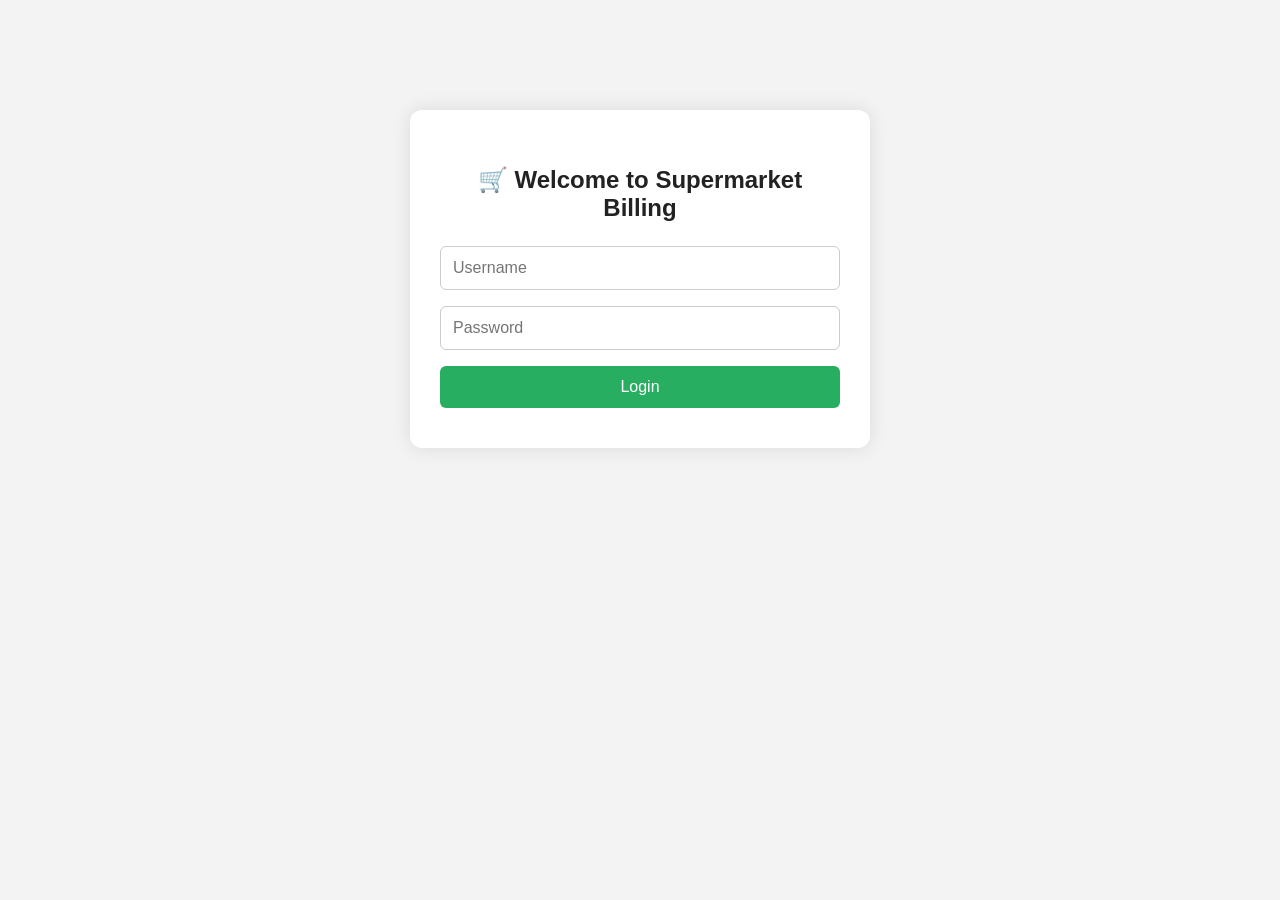
==== index.html @ aa092390 "Add files via upload" ====
<!DOCTYPE html>
<html lang="en">
  <head>
    <meta charset="UTF-8" />
    <meta name="viewport" content="width=device-width, initial-scale=1.0" />
    <title>Supermarket Billing Login</title>
    <link rel="stylesheet" href="style.css" />
  </head>
  <body>
    <div class="container">
      <div class="login-box">
        <h1>🛒 Welcome to Supermarket Billing</h1>
        <form action="enhanced_billing.html" method="get" class="login-form">
          <input type="text" name="username" placeholder="Username" required />
          <input
            type="password"
            name="password"
            placeholder="Password"
            required
          />
          <button type="submit">Login</button>
        </form>
      </div>
    </div>
  </body>
</html>
---- style.css ----
/* === GENERAL === */
body {
  margin: 0;
  padding: 0;
  background-color: #f3f3f3;
  font-family: "Segoe UI", sans-serif;
  min-height: 100vh;
  display: flex;
  flex-direction: column;
  align-items: center;
}

/* === CONTAINER === */
.container {
  width: 100%;
  max-width: 1000px;
  padding: 30px 20px;
  box-sizing: border-box;
}

/* === LOGIN PAGE === */
.login-box {
  background: #fff;
  padding: 40px 30px;
  border-radius: 12px;
  box-shadow: 0 0 20px rgba(0, 0, 0, 0.1);
  min-width: 320px;
  width: 100%;
  max-width: 400px;
  margin: 80px auto;
}

.login-box h1 {
  margin-bottom: 24px;
  font-size: 24px;
  color: #222;
  text-align: center;
}

.login-form {
  display: flex;
  flex-direction: column;
}

.login-form input {
  padding: 12px;
  margin-bottom: 16px;
  font-size: 16px;
  border: 1px solid #ccc;
  border-radius: 6px;
}

.login-form button {
  padding: 12px;
  font-size: 16px;
  background-color: #27ae60;
  color: white;
  border: none;
  border-radius: 6px;
  cursor: pointer;
  transition: background-color 0.3s;
}

.login-form button:hover {
  background-color: #1e874b;
}

/* === ENHANCED BILLING PAGE === */
.billing-box {
  background: #fff;
  padding: 40px 30px;
  border-radius: 12px;
  box-shadow: 0 0 25px rgba(0, 0, 0, 0.1);
  width: 100%;
  box-sizing: border-box;
  margin: 30px auto;
}

.billing-box h2 {
  font-size: 22px;
  color: #2c3e50;
  margin-bottom: 20px;
  display: flex;
  align-items: center;
  gap: 10px;
}

/* SEARCH BAR */
.search-bar {
  width: 100%;
  padding: 12px;
  font-size: 16px;
  margin-bottom: 24px;
  border: 1px solid #ccc;
  border-radius: 8px;
}

/* PRODUCT TABLE */
.billing-box table {
  width: 100%;
  border-collapse: collapse;
  margin-bottom: 20px;
}

.billing-box th,
.billing-box td {
  border: 1px solid #ccc;
  padding: 12px;
  text-align: center;
  font-size: 15px;
}

.billing-box input[type="number"] {
  width: 80px;
  padding: 6px;
}

.billing-box button {
  padding: 10px 18px;
  background-color: #27ae60;
  color: white;
  border: none;
  font-size: 14px;
  border-radius: 6px;
  cursor: pointer;
  transition: background-color 0.3s;
}

.billing-box button:hover {
  background-color: #1f8f4d;
}

/* === SHOPPING CART === */
.cart {
  margin-top: 40px;
}

.cart p {
  font-size: 16px;
  margin: 6px 0;
}

.cart strong {
  font-size: 18px;
}

.cart table {
  width: 100%;
  border-collapse: collapse;
  margin-bottom: 15px;
}

.cart th,
.cart td {
  border: 1px solid #ccc;
  padding: 10px;
  text-align: center;
}
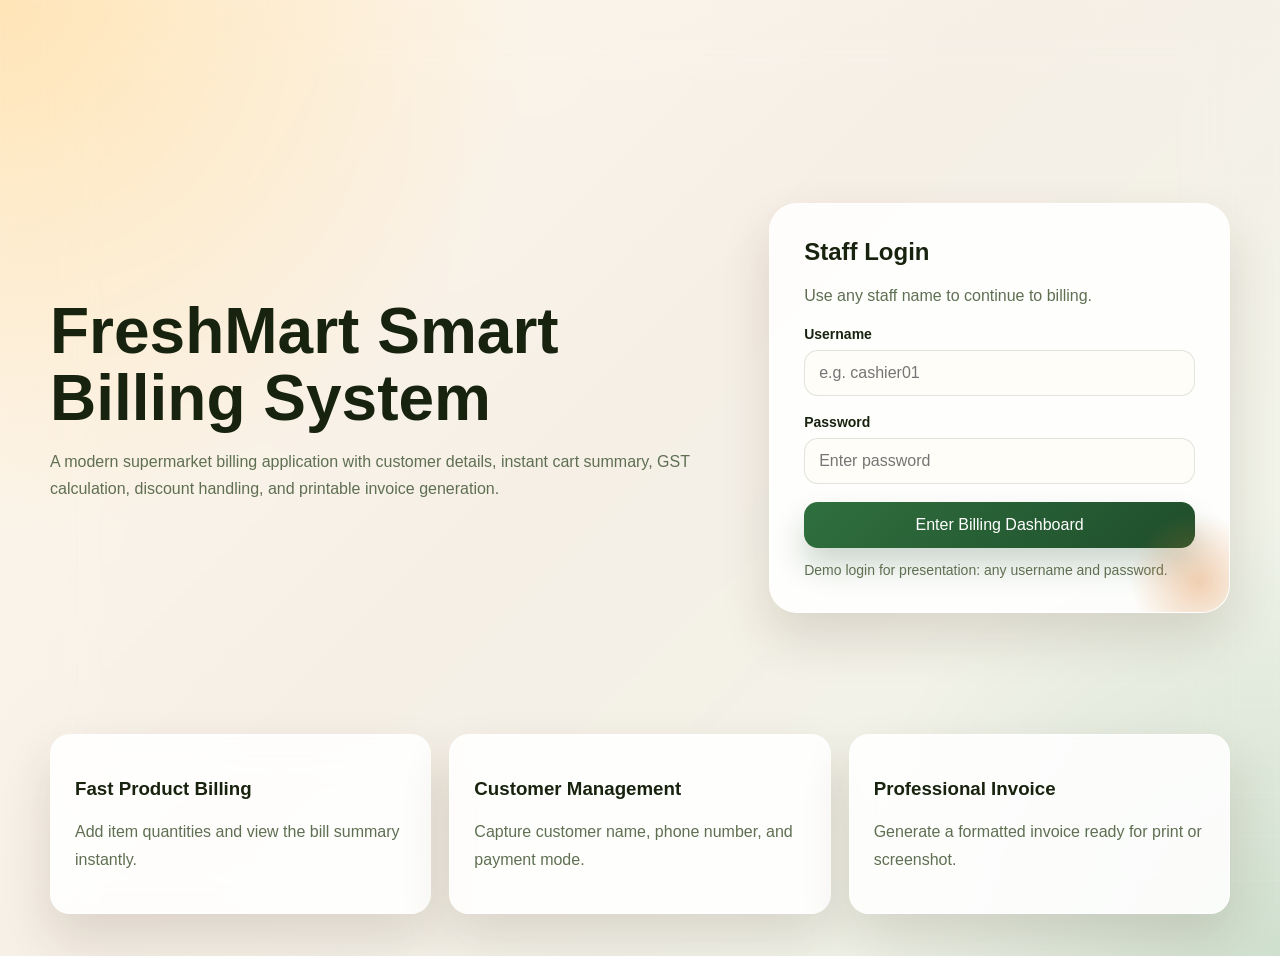
==== commit 9d0d7fd9: "Upgrade supermarket billing interface and invoice flow" ====
--- a/index.html
+++ b/index.html
@@ -1,26 +1,68 @@
-<!DOCTYPE html>
-<html lang="en">
-  <head>
-    <meta charset="UTF-8" />
-    <meta name="viewport" content="width=device-width, initial-scale=1.0" />
-    <title>Supermarket Billing Login</title>
-    <link rel="stylesheet" href="style.css" />
-  </head>
-  <body>
-    <div class="container">
-      <div class="login-box">
-        <h1>🛒 Welcome to Supermarket Billing</h1>
-        <form action="enhanced_billing.html" method="get" class="login-form">
-          <input type="text" name="username" placeholder="Username" required />
-          <input
-            type="password"
-            name="password"
-            placeholder="Password"
-            required
-          />
-          <button type="submit">Login</button>
-        </form>
-      </div>
-    </div>
-  </body>
-</html>
+<!doctype html>
+<html lang="en">
+  <head>
+    <meta charset="UTF-8" />
+    <meta name="viewport" content="width=device-width, initial-scale=1.0" />
+    <title>FreshMart Billing System</title>
+    <link rel="stylesheet" href="style.css" />
+  </head>
+  <body class="landing-page">
+    <div class="page-shell">
+      <header class="hero">
+        <div class="hero-copy">
+          <h1>FreshMart Smart Billing System</h1>
+          <p class="hero-text">
+            A modern supermarket billing application with customer details,
+            instant cart summary, GST calculation, discount handling, and
+            printable invoice generation.
+          </p>
+        </div>
+
+        <div class="login-panel">
+          <div class="panel-glow"></div>
+          <h2>Staff Login</h2>
+          <p class="panel-text">Use any staff name to continue to billing.</p>
+          <form action="/billing" method="get" class="login-form">
+            <label>
+              <span>Username</span>
+              <input
+                type="text"
+                name="username"
+                placeholder="e.g. cashier01"
+                required
+              />
+            </label>
+            <label>
+              <span>Password</span>
+              <input
+                type="password"
+                name="password"
+                placeholder="Enter password"
+                required
+              />
+            </label>
+            <button type="submit">Enter Billing Dashboard</button>
+          </form>
+          <p class="demo-note">
+            Demo login for presentation: any username and password.
+          </p>
+        </div>
+      </header>
+
+      <section class="feature-grid">
+        <article class="feature-card">
+          <h3>Fast Product Billing</h3>
+          <p>Add item quantities and view the bill summary instantly.</p>
+        </article>
+        <article class="feature-card">
+          <h3>Customer Management</h3>
+          <p>Capture customer name, phone number, and payment mode.</p>
+        </article>
+        <article class="feature-card">
+          <h3>Professional Invoice</h3>
+          <p>Generate a formatted invoice ready for print or screenshot.</p>
+        </article>
+      </section>
+    </div>
+  </body>
+</html>
--- a/style.css
+++ b/style.css
@@ -1,158 +1,480 @@
-/* === GENERAL === */
-body {
-  margin: 0;
-  padding: 0;
-  background-color: #f3f3f3;
-  font-family: "Segoe UI", sans-serif;
-  min-height: 100vh;
-  display: flex;
-  flex-direction: column;
-  align-items: center;
-}
-
-/* === CONTAINER === */
-.container {
-  width: 100%;
-  max-width: 1000px;
-  padding: 30px 20px;
-  box-sizing: border-box;
-}
-
-/* === LOGIN PAGE === */
-.login-box {
-  background: #fff;
-  padding: 40px 30px;
-  border-radius: 12px;
-  box-shadow: 0 0 20px rgba(0, 0, 0, 0.1);
-  min-width: 320px;
-  width: 100%;
-  max-width: 400px;
-  margin: 80px auto;
-}
-
-.login-box h1 {
-  margin-bottom: 24px;
-  font-size: 24px;
-  color: #222;
-  text-align: center;
-}
-
-.login-form {
-  display: flex;
-  flex-direction: column;
-}
-
-.login-form input {
-  padding: 12px;
-  margin-bottom: 16px;
-  font-size: 16px;
-  border: 1px solid #ccc;
-  border-radius: 6px;
-}
-
-.login-form button {
-  padding: 12px;
-  font-size: 16px;
-  background-color: #27ae60;
-  color: white;
-  border: none;
-  border-radius: 6px;
-  cursor: pointer;
-  transition: background-color 0.3s;
-}
-
-.login-form button:hover {
-  background-color: #1e874b;
-}
-
-/* === ENHANCED BILLING PAGE === */
-.billing-box {
-  background: #fff;
-  padding: 40px 30px;
-  border-radius: 12px;
-  box-shadow: 0 0 25px rgba(0, 0, 0, 0.1);
-  width: 100%;
-  box-sizing: border-box;
-  margin: 30px auto;
-}
-
-.billing-box h2 {
-  font-size: 22px;
-  color: #2c3e50;
-  margin-bottom: 20px;
-  display: flex;
-  align-items: center;
-  gap: 10px;
-}
-
-/* SEARCH BAR */
-.search-bar {
-  width: 100%;
-  padding: 12px;
-  font-size: 16px;
-  margin-bottom: 24px;
-  border: 1px solid #ccc;
-  border-radius: 8px;
-}
-
-/* PRODUCT TABLE */
-.billing-box table {
-  width: 100%;
-  border-collapse: collapse;
-  margin-bottom: 20px;
-}
-
-.billing-box th,
-.billing-box td {
-  border: 1px solid #ccc;
-  padding: 12px;
-  text-align: center;
-  font-size: 15px;
-}
-
-.billing-box input[type="number"] {
-  width: 80px;
-  padding: 6px;
-}
-
-.billing-box button {
-  padding: 10px 18px;
-  background-color: #27ae60;
-  color: white;
-  border: none;
-  font-size: 14px;
-  border-radius: 6px;
-  cursor: pointer;
-  transition: background-color 0.3s;
-}
-
-.billing-box button:hover {
-  background-color: #1f8f4d;
-}
-
-/* === SHOPPING CART === */
-.cart {
-  margin-top: 40px;
-}
-
-.cart p {
-  font-size: 16px;
-  margin: 6px 0;
-}
-
-.cart strong {
-  font-size: 18px;
-}
-
-.cart table {
-  width: 100%;
-  border-collapse: collapse;
-  margin-bottom: 15px;
-}
-
-.cart th,
-.cart td {
-  border: 1px solid #ccc;
-  padding: 10px;
-  text-align: center;
-}
+:root {
+  --bg: #f6efe6;
+  --bg-accent: #ffe3b3;
+  --panel: rgba(255, 255, 255, 0.88);
+  --panel-strong: #fffdf8;
+  --text: #18230f;
+  --muted: #5f6f52;
+  --primary: #2f6f3e;
+  --primary-dark: #1f4e2b;
+  --secondary: #d97b29;
+  --line: rgba(24, 35, 15, 0.12);
+  --shadow: 0 24px 50px rgba(63, 46, 18, 0.14);
+  --radius-xl: 28px;
+  --radius-lg: 20px;
+  --radius-md: 14px;
+}
+
+* {
+  box-sizing: border-box;
+}
+
+body {
+  margin: 0;
+  min-height: 100vh;
+  font-family: "Trebuchet MS", "Segoe UI", sans-serif;
+  color: var(--text);
+  background:
+    radial-gradient(circle at top left, rgba(255, 227, 179, 0.95), transparent 34%),
+    radial-gradient(circle at bottom right, rgba(47, 111, 62, 0.16), transparent 28%),
+    linear-gradient(135deg, #fff9ef 0%, #f6efe6 46%, #eef5ea 100%);
+}
+
+body::before {
+  content: "";
+  position: fixed;
+  inset: 0;
+  background-image:
+    linear-gradient(rgba(255, 255, 255, 0.3) 1px, transparent 1px),
+    linear-gradient(90deg, rgba(255, 255, 255, 0.3) 1px, transparent 1px);
+  background-size: 44px 44px;
+  opacity: 0.28;
+  pointer-events: none;
+}
+
+a {
+  color: inherit;
+  text-decoration: none;
+}
+
+.page-shell,
+.billing-shell {
+  position: relative;
+  z-index: 1;
+  width: min(1180px, calc(100% - 32px));
+  margin: 0 auto;
+  padding: 28px 0 42px;
+}
+
+.hero,
+.billing-header,
+.dashboard-panel,
+.summary-card,
+.feature-card {
+  backdrop-filter: blur(20px);
+}
+
+.hero {
+  display: grid;
+  grid-template-columns: 1.2fr 0.8fr;
+  gap: 28px;
+  align-items: center;
+  min-height: calc(100vh - 140px);
+}
+
+.eyebrow {
+  margin: 0 0 10px;
+  font-size: 13px;
+  font-weight: 700;
+  letter-spacing: 0.18em;
+  text-transform: uppercase;
+  color: var(--secondary);
+}
+
+.hero-copy h1,
+.billing-header h1 {
+  margin: 0;
+  line-height: 1.05;
+  font-size: clamp(2.5rem, 5vw, 4.8rem);
+}
+
+.hero-text,
+.header-subtitle,
+.feature-card p,
+.panel-text,
+.panel-header p,
+.product-toolbar p {
+  color: var(--muted);
+  line-height: 1.7;
+}
+
+.hero-badges {
+  display: flex;
+  flex-wrap: wrap;
+  gap: 12px;
+  margin-top: 28px;
+}
+
+.hero-badges span,
+.meta-card span {
+  font-size: 13px;
+}
+
+.hero-badges span {
+  padding: 10px 14px;
+  border-radius: 999px;
+  background: rgba(255, 255, 255, 0.7);
+  border: 1px solid rgba(47, 111, 62, 0.14);
+  box-shadow: 0 10px 30px rgba(24, 35, 15, 0.07);
+}
+
+.login-panel,
+.dashboard-panel,
+.summary-card,
+.feature-card,
+.billing-header {
+  background: var(--panel);
+  border: 1px solid rgba(255, 255, 255, 0.58);
+  box-shadow: var(--shadow);
+}
+
+.login-panel {
+  position: relative;
+  overflow: hidden;
+  padding: 34px;
+  border-radius: var(--radius-xl);
+}
+
+.panel-glow {
+  position: absolute;
+  inset: auto -40px -40px auto;
+  width: 140px;
+  height: 140px;
+  background: radial-gradient(circle, rgba(217, 123, 41, 0.35), transparent 70%);
+}
+
+.login-panel h2,
+.panel-header h2,
+.summary-card h2,
+.product-toolbar h3 {
+  margin: 0 0 10px;
+}
+
+.login-form,
+.billing-form {
+  display: grid;
+  gap: 18px;
+}
+
+.login-form label,
+.customer-grid label,
+.search-box {
+  display: grid;
+  gap: 8px;
+}
+
+.login-form span,
+.customer-grid span,
+.search-box span {
+  font-size: 14px;
+  font-weight: 700;
+}
+
+input,
+select,
+button {
+  font: inherit;
+}
+
+input,
+select {
+  width: 100%;
+  padding: 13px 14px;
+  border-radius: 14px;
+  border: 1px solid var(--line);
+  background: rgba(255, 253, 248, 0.96);
+  color: var(--text);
+  transition: border-color 0.2s ease, transform 0.2s ease, box-shadow 0.2s ease;
+}
+
+input:focus,
+select:focus {
+  outline: none;
+  border-color: rgba(47, 111, 62, 0.45);
+  box-shadow: 0 0 0 4px rgba(47, 111, 62, 0.12);
+  transform: translateY(-1px);
+}
+
+button {
+  border: 0;
+  border-radius: 14px;
+  cursor: pointer;
+  transition: transform 0.2s ease, box-shadow 0.2s ease, background 0.2s ease;
+}
+
+button:hover {
+  transform: translateY(-2px);
+}
+
+.login-form button,
+.primary-btn {
+  padding: 14px 18px;
+  background: linear-gradient(135deg, var(--primary), var(--primary-dark));
+  color: #fff;
+  box-shadow: 0 18px 30px rgba(31, 78, 43, 0.22);
+}
+
+.secondary-btn,
+.ghost-link {
+  padding: 12px 16px;
+  background: rgba(255, 255, 255, 0.7);
+  border: 1px solid var(--line);
+  color: var(--text);
+}
+
+.demo-note {
+  margin: 14px 0 0;
+  color: var(--muted);
+  font-size: 14px;
+}
+
+.feature-grid {
+  display: grid;
+  grid-template-columns: repeat(3, 1fr);
+  gap: 18px;
+  margin-top: -54px;
+}
+
+.feature-card {
+  padding: 24px;
+  border-radius: var(--radius-lg);
+}
+
+.billing-shell {
+  padding-top: 24px;
+}
+
+.billing-header {
+  display: flex;
+  justify-content: space-between;
+  gap: 20px;
+  padding: 28px;
+  border-radius: var(--radius-xl);
+  margin-bottom: 22px;
+}
+
+.billing-header h1 {
+  font-size: clamp(2.1rem, 4vw, 3.6rem);
+}
+
+.header-meta {
+  display: grid;
+  grid-template-columns: repeat(3, 1fr);
+  gap: 14px;
+  min-width: 420px;
+}
+
+.meta-card {
+  padding: 18px 16px;
+  border-radius: 18px;
+  background: rgba(255, 255, 255, 0.76);
+  border: 1px solid rgba(47, 111, 62, 0.1);
+}
+
+.meta-card strong {
+  display: block;
+  margin-top: 8px;
+  font-size: 1.06rem;
+}
+
+.dashboard-grid {
+  display: grid;
+  grid-template-columns: 1.55fr 0.85fr;
+  gap: 22px;
+  align-items: start;
+}
+
+.dashboard-panel,
+.summary-card {
+  border-radius: var(--radius-xl);
+  padding: 26px;
+}
+
+.panel-header,
+.product-toolbar,
+.action-row,
+.summary-stats,
+.total-box div {
+  display: flex;
+  justify-content: space-between;
+  gap: 16px;
+  align-items: center;
+}
+
+.customer-grid {
+  display: grid;
+  grid-template-columns: repeat(4, 1fr);
+  gap: 16px;
+}
+
+.table-wrap {
+  overflow: hidden;
+  border-radius: 18px;
+  border: 1px solid rgba(24, 35, 15, 0.1);
+}
+
+.product-table {
+  width: 100%;
+  border-collapse: collapse;
+  background: rgba(255, 255, 255, 0.72);
+}
+
+.product-table th,
+.product-table td {
+  padding: 16px 14px;
+  border-bottom: 1px solid rgba(24, 35, 15, 0.08);
+  text-align: left;
+}
+
+.product-table th {
+  background: rgba(47, 111, 62, 0.08);
+  font-size: 14px;
+  text-transform: uppercase;
+  letter-spacing: 0.06em;
+}
+
+.product-table tbody tr:hover {
+  background: rgba(255, 227, 179, 0.22);
+}
+
+.product-table input[type="number"] {
+  max-width: 92px;
+}
+
+.action-row {
+  justify-content: flex-end;
+}
+
+.summary-panel {
+  position: sticky;
+  top: 24px;
+}
+
+.summary-stats {
+  margin: 20px 0;
+}
+
+.summary-stats div {
+  flex: 1;
+  padding: 18px;
+  border-radius: 18px;
+  background: rgba(255, 255, 255, 0.76);
+  border: 1px solid rgba(47, 111, 62, 0.1);
+}
+
+.summary-stats span,
+.selected-item span,
+.total-box span,
+.empty-state {
+  color: var(--muted);
+}
+
+.summary-stats strong {
+  display: block;
+  margin-top: 8px;
+  font-size: 1.4rem;
+}
+
+.selected-items {
+  display: grid;
+  gap: 12px;
+  margin-bottom: 22px;
+}
+
+.selected-item {
+  display: flex;
+  justify-content: space-between;
+  gap: 12px;
+  padding: 14px 16px;
+  border-radius: 16px;
+  background: rgba(255, 255, 255, 0.72);
+  border: 1px solid rgba(24, 35, 15, 0.08);
+}
+
+.selected-item strong {
+  display: block;
+  margin-top: 4px;
+}
+
+.empty-state {
+  margin: 0;
+  padding: 18px;
+  border-radius: 16px;
+  background: rgba(255, 255, 255, 0.65);
+  text-align: center;
+}
+
+.total-box {
+  display: grid;
+  gap: 14px;
+}
+
+.total-box div {
+  padding: 14px 16px;
+  border-radius: 16px;
+  background: rgba(255, 255, 255, 0.76);
+}
+
+.grand-total {
+  background: linear-gradient(135deg, rgba(47, 111, 62, 0.14), rgba(217, 123, 41, 0.18)) !important;
+}
+
+@media (max-width: 980px) {
+  .hero,
+  .dashboard-grid,
+  .customer-grid,
+  .feature-grid,
+  .header-meta {
+    grid-template-columns: 1fr;
+  }
+
+  .hero {
+    min-height: auto;
+    padding-top: 20px;
+  }
+
+  .feature-grid {
+    margin-top: 18px;
+  }
+
+  .billing-header,
+  .panel-header,
+  .product-toolbar,
+  .action-row {
+    flex-direction: column;
+    align-items: stretch;
+  }
+
+  .header-meta {
+    min-width: 0;
+  }
+
+  .summary-panel {
+    position: static;
+  }
+}
+
+@media (max-width: 640px) {
+  .page-shell,
+  .billing-shell {
+    width: min(100% - 20px, 1180px);
+  }
+
+  .login-panel,
+  .dashboard-panel,
+  .summary-card,
+  .billing-header {
+    padding: 20px;
+  }
+
+  .hero-copy h1,
+  .billing-header h1 {
+    font-size: 2.2rem;
+  }
+
+  .product-table th,
+  .product-table td {
+    padding: 12px 10px;
+    font-size: 14px;
+  }
+}
